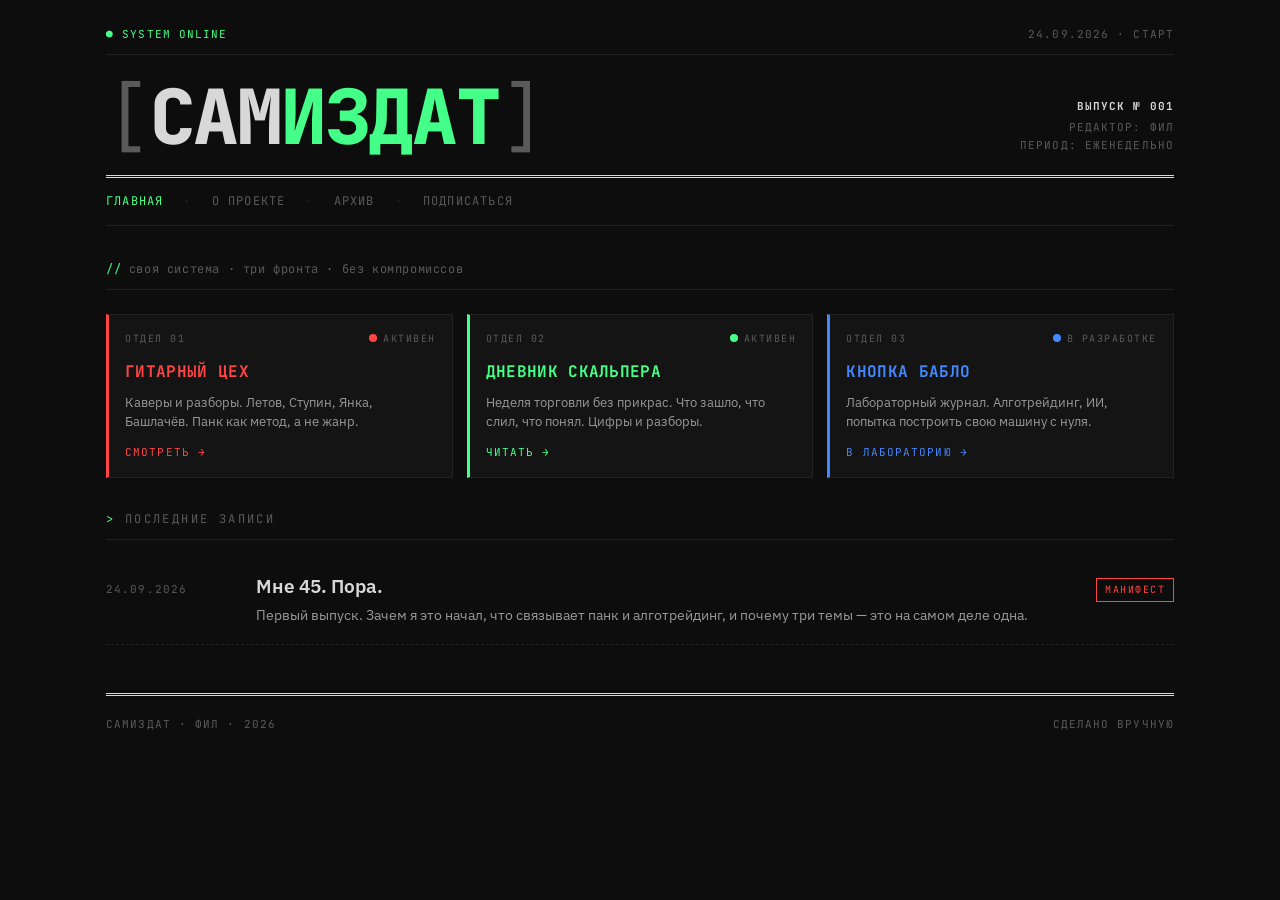
==== index.html @ bc9fb90f "Загружаю сайт «Самиздат»" ====
<!DOCTYPE html>
<html lang="ru">
<head>
<meta charset="UTF-8">
<meta name="viewport" content="width=device-width, initial-scale=1.0">
<title>САМИЗДАТ — блог Фила</title>
<link rel="preconnect" href="https://fonts.googleapis.com">
<link rel="preconnect" href="https://fonts.gstatic.com" crossorigin>
<link href="https://fonts.googleapis.com/css2?family=JetBrains+Mono:wght@400;500;700;800&family=IBM+Plex+Sans:wght@400;500;600;700&display=swap" rel="stylesheet">
<link rel="stylesheet" href="style.css">
</head>
<body>
<div class="wrap">

  <!-- ВЕРХНЯЯ СТРОКА -->
  <div class="topbar">
    <div class="status">SYSTEM ONLINE</div>
    <div>24.09.2026 · СТАРТ</div>
  </div>

  <!-- ШАПКА -->
  <header class="masthead">
    <h1><span class="bracket">[</span>САМ<em>ИЗДАТ</em><span class="bracket">]</span></h1>
    <div class="meta">
      <b>ВЫПУСК № 001</b>
      РЕДАКТОР: ФИЛ<br>
      ПЕРИОД: ЕЖЕНЕДЕЛЬНО
    </div>
  </header>

  <!-- НАВИГАЦИЯ -->
  <nav class="nav">
    <a href="index.html" class="active">Главная</a>
    <span class="sep">·</span>
    <a href="about.html">О проекте</a>
    <span class="sep">·</span>
    <a href="archive.html">Архив</a>
    <span class="sep">·</span>
    <a href="subscribe.html">Подписаться</a>
  </nav>

  <!-- СЛОГАН -->
  <div class="tagline">своя система · три фронта · без компромиссов</div>

  <!-- ТРИ РУБРИКИ -->
  <section class="rubrics">
    <a class="rubric r1" href="archive.html">
      <div class="head"><span>ОТДЕЛ 01</span><span><span class="dot"></span>АКТИВЕН</span></div>
      <h2>Гитарный цех</h2>
      <p>Каверы и разборы. Летов, Ступин, Янка, Башлачёв. Панк как метод, а не жанр.</p>
      <div class="link">СМОТРЕТЬ →</div>
    </a>
    <a class="rubric r2" href="archive.html">
      <div class="head"><span>ОТДЕЛ 02</span><span><span class="dot"></span>АКТИВЕН</span></div>
      <h2>Дневник скальпера</h2>
      <p>Неделя торговли без прикрас. Что зашло, что слил, что понял. Цифры и разборы.</p>
      <div class="link">ЧИТАТЬ →</div>
    </a>
    <a class="rubric r3" href="archive.html">
      <div class="head"><span>ОТДЕЛ 03</span><span><span class="dot"></span>В РАЗРАБОТКЕ</span></div>
      <h2>Кнопка БАБЛО</h2>
      <p>Лабораторный журнал. Алготрейдинг, ИИ, попытка построить свою машину с нуля.</p>
      <div class="link">В ЛАБОРАТОРИЮ →</div>
    </a>
  </section>

  <!-- ЛЕНТА ЗАПИСЕЙ -->
  <div class="feed-title">ПОСЛЕДНИЕ ЗАПИСИ</div>

  <a class="post-item" href="post-2026-09-24.html">
    <div class="date">24.09.2026</div>
    <div>
      <h3>Мне 45. Пора.</h3>
      <p class="excerpt">Первый выпуск. Зачем я это начал, что связывает панк и алготрейдинг, и почему три темы — это на самом деле одна.</p>
    </div>
    <div class="tag r1">МАНИФЕСТ</div>
  </a>

  <!-- Скопируй блок .post-item выше и вставь новую запись -->

  <!-- ФУТЕР -->
  <footer>
    <div>САМИЗДАТ · ФИЛ · 2026</div>
    <div class="right">СДЕЛАНО ВРУЧНУЮ</div>
  </footer>

</div>
</body>
</html>
---- style.css ----
/* ============================================
   САМИЗДАТ — общий файл стилей
   Меняй цвета и шрифты в блоке :root
   ============================================ */

/* --- ПЕРЕМЕННЫЕ (главные настройки) --- */
:root {
  --bg:      #0d0d0d;   /* основной фон */
  --panel:   #141414;   /* панели, карточки */
  --panel2:  #1a1a1a;   /* вложенные блоки */
  --text:    #d8d8d8;   /* основной текст */
  --dim:     #5a5a5a;   /* приглушённый текст */
  --line:    #222;      /* линии и рамки */

  /* ЦВЕТА РУБРИК — можно менять на свои */
  --red:   #ff4444;   /* Гитарный цех */
  --green: #44ff88;   /* Дневник скальпера */
  --blue:  #4488ff;   /* Кнопка БАБЛО */
}

/* --- БАЗА --- */
* { box-sizing: border-box; margin: 0; padding: 0; }

body {
  background: var(--bg);
  color: var(--text);
  font-family: 'IBM Plex Sans', system-ui, -apple-system, sans-serif;
  line-height: 1.6;
  font-size: 16px;
  min-height: 100vh;
}

a { color: inherit; text-decoration: none; }
a:hover { color: var(--green); }

.wrap {
  max-width: 1100px;
  margin: 0 auto;
  padding: 16px;
}

/* --- ВЕРХНЯЯ СТРОКА (статус-бар) --- */
.topbar {
  display: flex;
  justify-content: space-between;
  align-items: center;
  font-family: 'JetBrains Mono', monospace;
  font-size: 11px;
  color: var(--dim);
  letter-spacing: .1em;
  padding: 10px 0;
  border-bottom: 1px solid var(--line);
  flex-wrap: wrap;
  gap: 8px;
}
.topbar .status { color: var(--green); }
.topbar .status::before {
  content: "● ";
  animation: blink 1.4s infinite;
}
@keyframes blink { 50% { opacity: .3; } }

/* --- ШАПКА (Masthead) --- */
.masthead {
  padding: 24px 0 20px;
  border-bottom: 3px double var(--text);
  display: flex;
  justify-content: space-between;
  align-items: flex-end;
  flex-wrap: wrap;
  gap: 16px;
}
.masthead h1 {
  font-family: 'JetBrains Mono', monospace;
  font-weight: 800;
  font-size: clamp(40px, 9vw, 76px);
  line-height: 1;
  letter-spacing: -.03em;
}
.masthead h1 .bracket { color: var(--dim); font-weight: 400; }
.masthead h1 em { font-style: normal; color: var(--green); }
.masthead .meta {
  font-family: 'JetBrains Mono', monospace;
  font-size: 11px;
  color: var(--dim);
  letter-spacing: .1em;
  text-align: right;
}
.masthead .meta b { color: var(--text); display: block; margin-bottom: 4px; }

/* --- НАВИГАЦИЯ --- */
.nav {
  display: flex;
  flex-wrap: wrap;
  gap: 4px 20px;
  padding: 14px 0;
  border-bottom: 1px solid var(--line);
  font-family: 'JetBrains Mono', monospace;
  font-size: 12px;
  letter-spacing: .1em;
  text-transform: uppercase;
  margin-bottom: 24px;
}
.nav a { color: var(--dim); transition: color .2s; }
.nav a:hover { color: var(--text); }
.nav a.active { color: var(--green); }
.nav .sep { color: var(--line); }

/* --- ПОЛОСА СЛОГАНА --- */
.tagline {
  font-family: 'JetBrains Mono', monospace;
  font-size: 12px;
  color: var(--dim);
  padding: 10px 0;
  letter-spacing: .05em;
  border-bottom: 1px solid var(--line);
  margin-bottom: 24px;
}
.tagline::before { content: "// "; color: var(--green); }

/* --- РУБРИКИ (три панели) --- */
.rubrics {
  display: grid;
  grid-template-columns: repeat(3, 1fr);
  gap: 14px;
  margin-bottom: 32px;
}
.rubric {
  background: var(--panel);
  border: 1px solid var(--line);
  padding: 16px;
  transition: border-color .2s, transform .2s;
}
.rubric:hover { border-color: #333; transform: translateY(-2px); }
.rubric .head {
  display: flex;
  justify-content: space-between;
  align-items: center;
  margin-bottom: 12px;
  font-family: 'JetBrains Mono', monospace;
  font-size: 10px;
  letter-spacing: .15em;
  color: var(--dim);
}
.rubric .dot {
  width: 8px; height: 8px;
  border-radius: 50%;
  display: inline-block;
  margin-right: 6px;
}
.rubric h2 {
  font-family: 'JetBrains Mono', monospace;
  font-weight: 700;
  font-size: 16px;
  letter-spacing: .02em;
  margin-bottom: 8px;
  text-transform: uppercase;
}
.rubric p {
  font-size: 13px;
  color: #999;
  line-height: 1.5;
  margin-bottom: 12px;
}
.rubric .link {
  font-family: 'JetBrains Mono', monospace;
  font-size: 11px;
  letter-spacing: .1em;
}
/* Цвета рубрик */
.rubric.r1 { border-left: 3px solid var(--red); }
.rubric.r1 .dot { background: var(--red); }
.rubric.r1 h2, .rubric.r1 .link { color: var(--red); }
.rubric.r2 { border-left: 3px solid var(--green); }
.rubric.r2 .dot { background: var(--green); }
.rubric.r2 h2, .rubric.r2 .link { color: var(--green); }
.rubric.r3 { border-left: 3px solid var(--blue); }
.rubric.r3 .dot { background: var(--blue); }
.rubric.r3 h2, .rubric.r3 .link { color: var(--blue); }

/* --- СПИСОК ЗАПИСЕЙ (лента) --- */
.feed-title {
  font-family: 'JetBrains Mono', monospace;
  font-size: 12px;
  letter-spacing: .2em;
  color: var(--dim);
  padding-bottom: 10px;
  border-bottom: 1px solid var(--line);
  margin-bottom: 16px;
}
.feed-title::before { content: "> "; color: var(--green); }

.post-item {
  display: grid;
  grid-template-columns: 130px 1fr auto;
  gap: 20px;
  align-items: baseline;
  padding: 18px 0;
  border-bottom: 1px dashed var(--line);
  transition: background .15s;
}
.post-item:hover { background: var(--panel); }
.post-item .date {
  font-family: 'JetBrains Mono', monospace;
  font-size: 11px;
  color: var(--dim);
  letter-spacing: .1em;
}
.post-item h3 {
  font-size: 19px;
  font-weight: 600;
  line-height: 1.3;
  margin-bottom: 6px;
}
.post-item .excerpt {
  font-size: 14px;
  color: #999;
  line-height: 1.5;
}
.post-item .tag {
  font-family: 'JetBrains Mono', monospace;
  font-size: 10px;
  letter-spacing: .15em;
  padding: 3px 8px;
  border: 1px solid currentColor;
  white-space: nowrap;
}
.tag.r1 { color: var(--red); }
.tag.r2 { color: var(--green); }
.tag.r3 { color: var(--blue); }

/* --- СТРАНИЦА СТАТЬИ --- */
.article-page { max-width: 780px; margin: 0 auto; }
.article-page .kicker {
  font-family: 'JetBrains Mono', monospace;
  font-size: 11px;
  color: var(--green);
  letter-spacing: .2em;
  margin-bottom: 14px;
}
.article-page h1 {
  font-size: clamp(28px, 5vw, 44px);
  font-weight: 700;
  line-height: 1.15;
  margin-bottom: 20px;
  letter-spacing: -.01em;
}
.article-page h1 em {
  font-style: normal;
  color: var(--green);
  font-family: 'JetBrains Mono', monospace;
  font-weight: 500;
}
.article-page .lead {
  font-size: 18px;
  color: #b8b8b8;
  line-height: 1.6;
  margin-bottom: 24px;
  padding-left: 18px;
  border-left: 2px solid var(--dim);
}
.article-page p {
  font-size: 16px;
  margin-bottom: 18px;
  color: #c8c8c8;
}
.article-page p code {
  font-family: 'JetBrains Mono', monospace;
  font-size: 14px;
  background: var(--panel2);
  padding: 2px 6px;
  color: var(--green);
  border: 1px solid var(--line);
}
.article-page h2 {
  font-size: 24px;
  margin: 32px 0 14px;
  font-weight: 600;
}
.article-page blockquote {
  border-left: 3px solid var(--green);
  padding: 8px 0 8px 18px;
  margin: 24px 0;
  font-style: italic;
  color: #b0b0b0;
}
.article-page .codeblock {
  background: #000;
  border: 1px solid var(--line);
  padding: 14px;
  font-family: 'JetBrains Mono', monospace;
  font-size: 13px;
  line-height: 1.7;
  color: #999;
  margin: 20px 0;
  overflow-x: auto;
  white-space: pre;
}
.article-page .codeblock .k { color: var(--blue); }
.article-page .codeblock .s { color: var(--green); }
.article-page .codeblock .c { color: var(--dim); }
.article-page .meta-bar {
  font-family: 'JetBrains Mono', monospace;
  font-size: 11px;
  color: var(--dim);
  letter-spacing: .1em;
  padding: 12px 0;
  border-top: 1px solid var(--line);
  border-bottom: 1px solid var(--line);
  margin-bottom: 32px;
  display: flex;
  gap: 24px;
  flex-wrap: wrap;
}

/* --- ФОРМА ПОДПИСКИ --- */
.form-block { max-width: 560px; margin: 0 auto; text-align: center; }
.form-block h1 { font-size: 36px; margin-bottom: 16px; }
.form-block .lead { text-align: left; }
.form-block form {
  display: flex;
  gap: 8px;
  margin-top: 24px;
}
.form-block input {
  flex: 1;
  background: var(--panel);
  border: 1px solid var(--line);
  color: var(--text);
  padding: 14px 16px;
  font-family: 'IBM Plex Sans', sans-serif;
  font-size: 15px;
}
.form-block input:focus {
  outline: none;
  border-color: var(--green);
}
.form-block button {
  background: var(--green);
  color: #000;
  border: none;
  padding: 14px 24px;
  font-family: 'JetBrains Mono', monospace;
  font-size: 13px;
  font-weight: 700;
  letter-spacing: .1em;
  cursor: pointer;
  transition: opacity .2s;
}
.form-block button:hover { opacity: .85; }

/* --- ФУТЕР --- */
footer {
  margin-top: 48px;
  padding-top: 20px;
  border-top: 3px double var(--text);
  display: flex;
  justify-content: space-between;
  flex-wrap: wrap;
  gap: 12px;
  font-family: 'JetBrains Mono', monospace;
  font-size: 11px;
  color: var(--dim);
  letter-spacing: .1em;
  padding-bottom: 32px;
}
footer .right { text-align: right; }

/* --- МОБИЛЬНАЯ ВЕРСИЯ --- */
@media (max-width: 820px) {
  .rubrics { grid-template-columns: 1fr; }
  .masthead .meta { text-align: left; }
  .post-item {
    grid-template-columns: 1fr;
    gap: 8px;
  }
  .post-item .tag { justify-self: start; }
  .form-block form { flex-direction: column; }
  footer { flex-direction: column; text-align: center; }
  footer .right { text-align: center; }
}
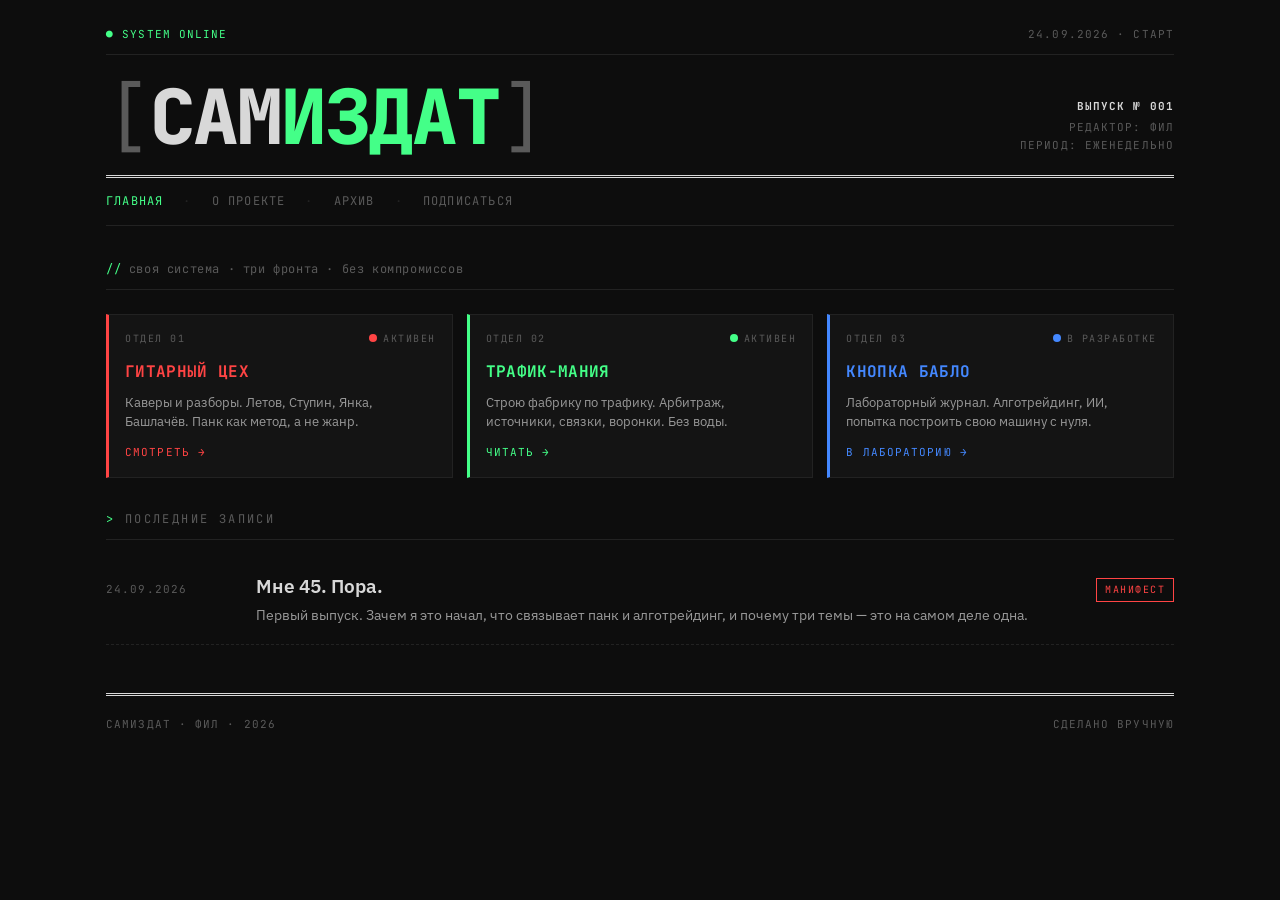
==== commit 66f50061: "Update index.html" ====
--- a/index.html
+++ b/index.html
@@ -52,8 +52,8 @@
     </a>
     <a class="rubric r2" href="archive.html">
       <div class="head"><span>ОТДЕЛ 02</span><span><span class="dot"></span>АКТИВЕН</span></div>
-      <h2>Дневник скальпера</h2>
-      <p>Неделя торговли без прикрас. Что зашло, что слил, что понял. Цифры и разборы.</p>
+      <h2>Трафик-мания</h2>
+      <p>Строю фабрику по трафику. Арбитраж, источники, связки, воронки. Без воды.</p>
       <div class="link">ЧИТАТЬ →</div>
     </a>
     <a class="rubric r3" href="archive.html">
@@ -86,4 +86,4 @@
 
 </div>
 </body>
-</html>+</html>
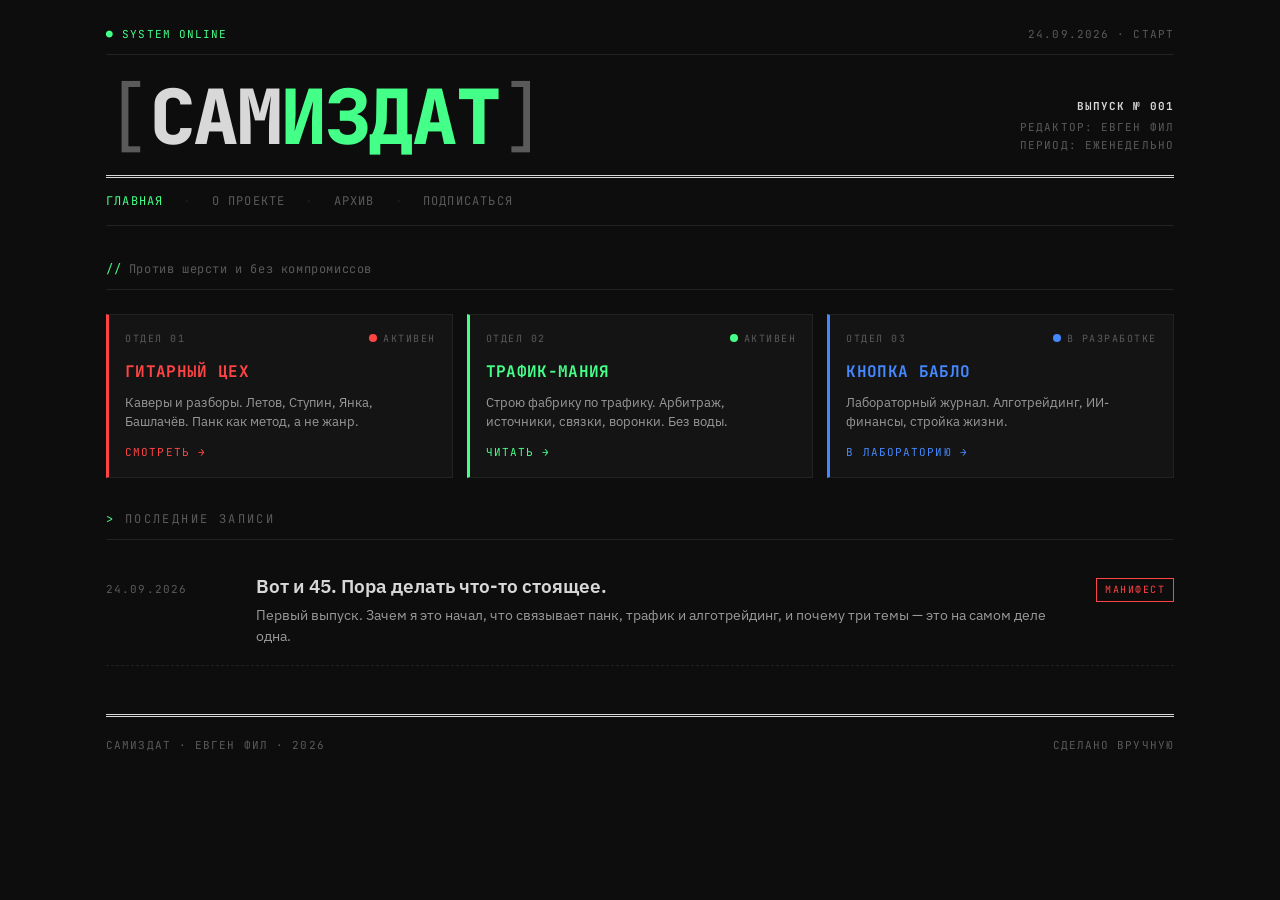
==== commit 7e176878: "Update index.html" ====
--- a/index.html
+++ b/index.html
@@ -3,7 +3,7 @@
 <head>
 <meta charset="UTF-8">
 <meta name="viewport" content="width=device-width, initial-scale=1.0">
-<title>САМИЗДАТ — блог Фила</title>
+<title>САМИЗДАТ — песочница Фила</title>
 <link rel="preconnect" href="https://fonts.googleapis.com">
 <link rel="preconnect" href="https://fonts.gstatic.com" crossorigin>
 <link href="https://fonts.googleapis.com/css2?family=JetBrains+Mono:wght@400;500;700;800&family=IBM+Plex+Sans:wght@400;500;600;700&display=swap" rel="stylesheet">
@@ -23,7 +23,7 @@
     <h1><span class="bracket">[</span>САМ<em>ИЗДАТ</em><span class="bracket">]</span></h1>
     <div class="meta">
       <b>ВЫПУСК № 001</b>
-      РЕДАКТОР: ФИЛ<br>
+      РЕДАКТОР: ЕВГЕН ФИЛ<br>
       ПЕРИОД: ЕЖЕНЕДЕЛЬНО
     </div>
   </header>
@@ -40,7 +40,7 @@
   </nav>
 
   <!-- СЛОГАН -->
-  <div class="tagline">своя система · три фронта · без компромиссов</div>
+  <div class="tagline">Против шерсти и без компромиссов</div>
 
   <!-- ТРИ РУБРИКИ -->
   <section class="rubrics">
@@ -59,7 +59,7 @@
     <a class="rubric r3" href="archive.html">
       <div class="head"><span>ОТДЕЛ 03</span><span><span class="dot"></span>В РАЗРАБОТКЕ</span></div>
       <h2>Кнопка БАБЛО</h2>
-      <p>Лабораторный журнал. Алготрейдинг, ИИ, попытка построить свою машину с нуля.</p>
+      <p>Лабораторный журнал. Алготрейдинг, ИИ-финансы, стройка жизни.</p>
       <div class="link">В ЛАБОРАТОРИЮ →</div>
     </a>
   </section>
@@ -70,8 +70,8 @@
   <a class="post-item" href="post-2026-09-24.html">
     <div class="date">24.09.2026</div>
     <div>
-      <h3>Мне 45. Пора.</h3>
-      <p class="excerpt">Первый выпуск. Зачем я это начал, что связывает панк и алготрейдинг, и почему три темы — это на самом деле одна.</p>
+      <h3>Вот и 45. Пора делать что-то стоящее.</h3>
+      <p class="excerpt">Первый выпуск. Зачем я это начал, что связывает панк, трафик и алготрейдинг, и почему три темы — это на самом деле одна.</p>
     </div>
     <div class="tag r1">МАНИФЕСТ</div>
   </a>
@@ -80,7 +80,7 @@
 
   <!-- ФУТЕР -->
   <footer>
-    <div>САМИЗДАТ · ФИЛ · 2026</div>
+    <div>САМИЗДАТ · ЕВГЕН ФИЛ · 2026</div>
     <div class="right">СДЕЛАНО ВРУЧНУЮ</div>
   </footer>
 
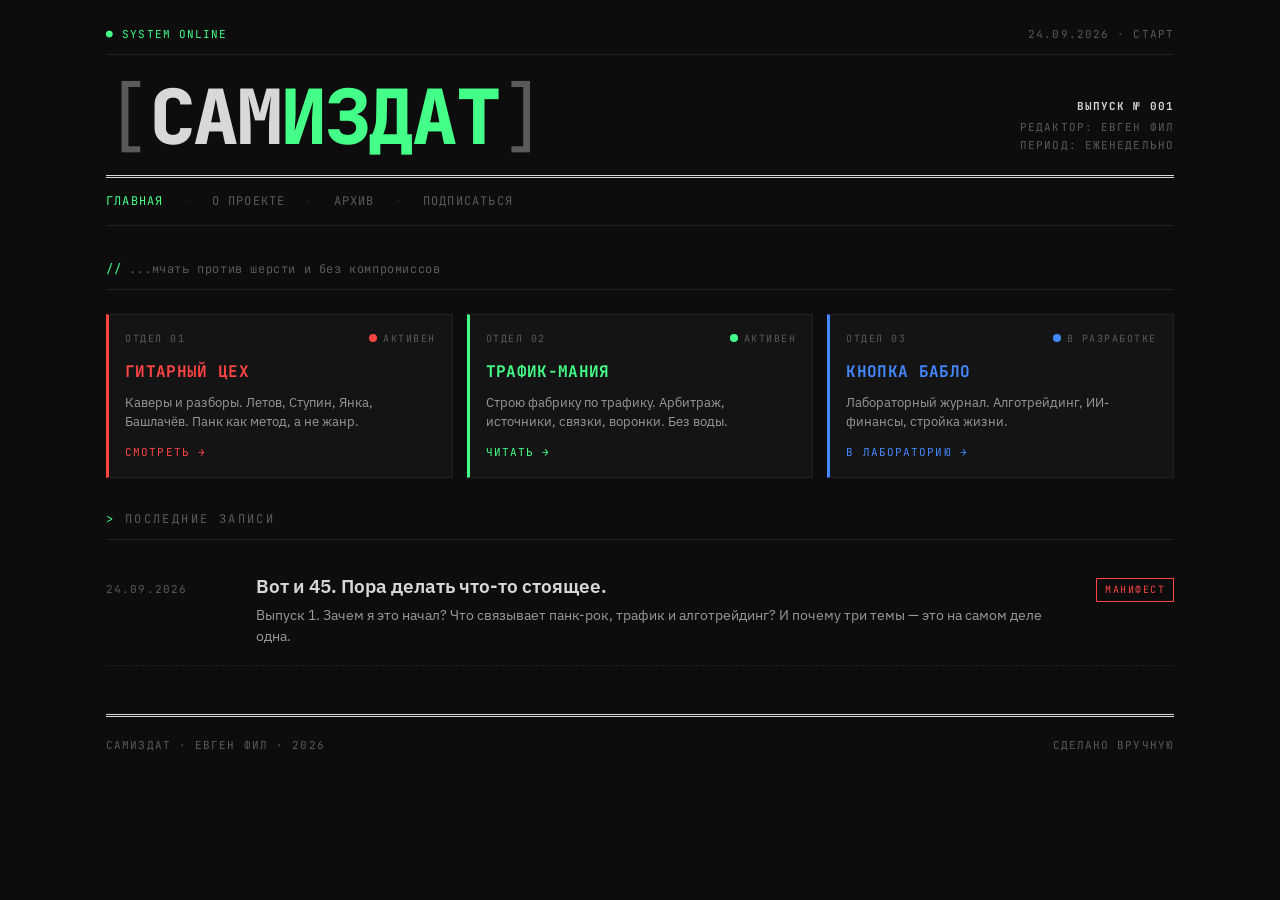
==== commit 25b4c742: "Update index.html" ====
--- a/index.html
+++ b/index.html
@@ -40,7 +40,7 @@
   </nav>
 
   <!-- СЛОГАН -->
-  <div class="tagline">Против шерсти и без компромиссов</div>
+  <div class="tagline">...мчать против шерсти и без компромиссов</div>
 
   <!-- ТРИ РУБРИКИ -->
   <section class="rubrics">
@@ -71,7 +71,7 @@
     <div class="date">24.09.2026</div>
     <div>
       <h3>Вот и 45. Пора делать что-то стоящее.</h3>
-      <p class="excerpt">Первый выпуск. Зачем я это начал, что связывает панк, трафик и алготрейдинг, и почему три темы — это на самом деле одна.</p>
+      <p class="excerpt">Выпуск 1. Зачем я это начал? Что связывает панк-рок, трафик и алготрейдинг? И почему три темы — это на самом деле одна.</p>
     </div>
     <div class="tag r1">МАНИФЕСТ</div>
   </a>
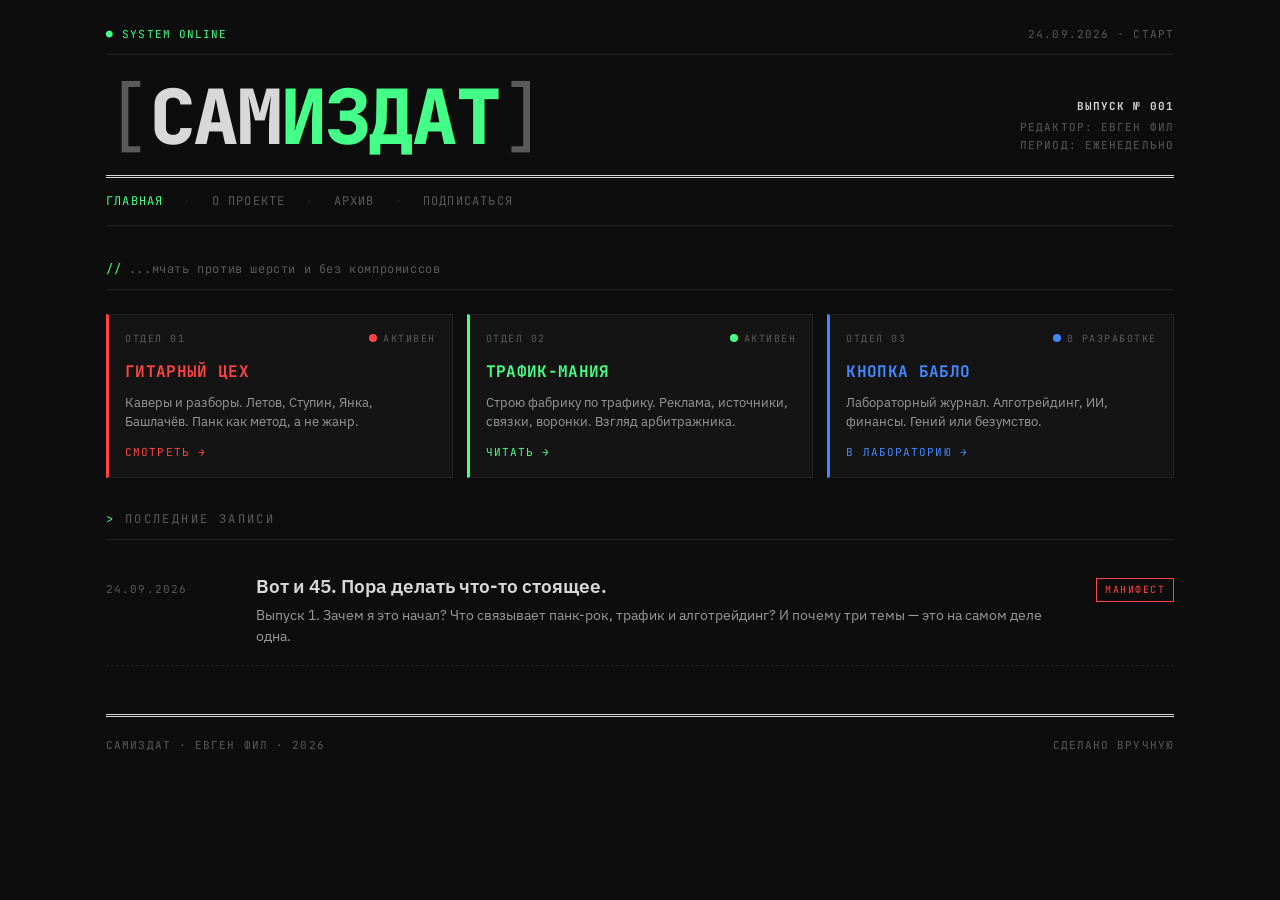
==== commit 85acacaa: "Update index.html" ====
--- a/index.html
+++ b/index.html
@@ -53,13 +53,13 @@
     <a class="rubric r2" href="archive.html">
       <div class="head"><span>ОТДЕЛ 02</span><span><span class="dot"></span>АКТИВЕН</span></div>
       <h2>Трафик-мания</h2>
-      <p>Строю фабрику по трафику. Арбитраж, источники, связки, воронки. Без воды.</p>
+      <p>Строю фабрику по трафику. Реклама, источники, связки, воронки. Взгляд арбитражника.</p>
       <div class="link">ЧИТАТЬ →</div>
     </a>
     <a class="rubric r3" href="archive.html">
       <div class="head"><span>ОТДЕЛ 03</span><span><span class="dot"></span>В РАЗРАБОТКЕ</span></div>
       <h2>Кнопка БАБЛО</h2>
-      <p>Лабораторный журнал. Алготрейдинг, ИИ-финансы, стройка жизни.</p>
+      <p>Лабораторный журнал. Алготрейдинг, ИИ, финансы. Гений или безумство.</p>
       <div class="link">В ЛАБОРАТОРИЮ →</div>
     </a>
   </section>
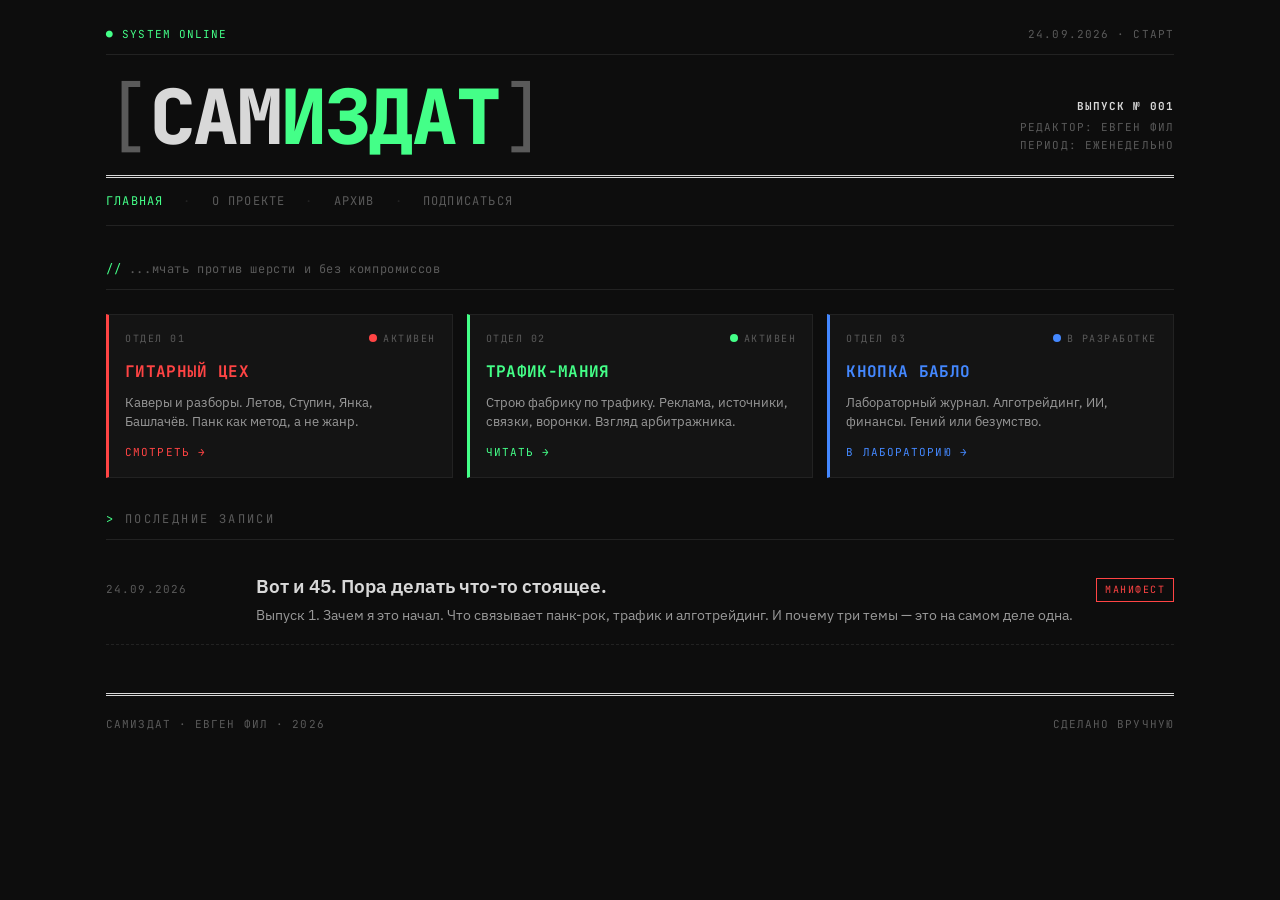
==== commit 6f1cb171: "Update index.html" ====
--- a/index.html
+++ b/index.html
@@ -71,7 +71,7 @@
     <div class="date">24.09.2026</div>
     <div>
       <h3>Вот и 45. Пора делать что-то стоящее.</h3>
-      <p class="excerpt">Выпуск 1. Зачем я это начал? Что связывает панк-рок, трафик и алготрейдинг? И почему три темы — это на самом деле одна.</p>
+      <p class="excerpt">Выпуск 1. Зачем я это начал. Что связывает панк-рок, трафик и алготрейдинг. И почему три темы — это на самом деле одна.</p>
     </div>
     <div class="tag r1">МАНИФЕСТ</div>
   </a>
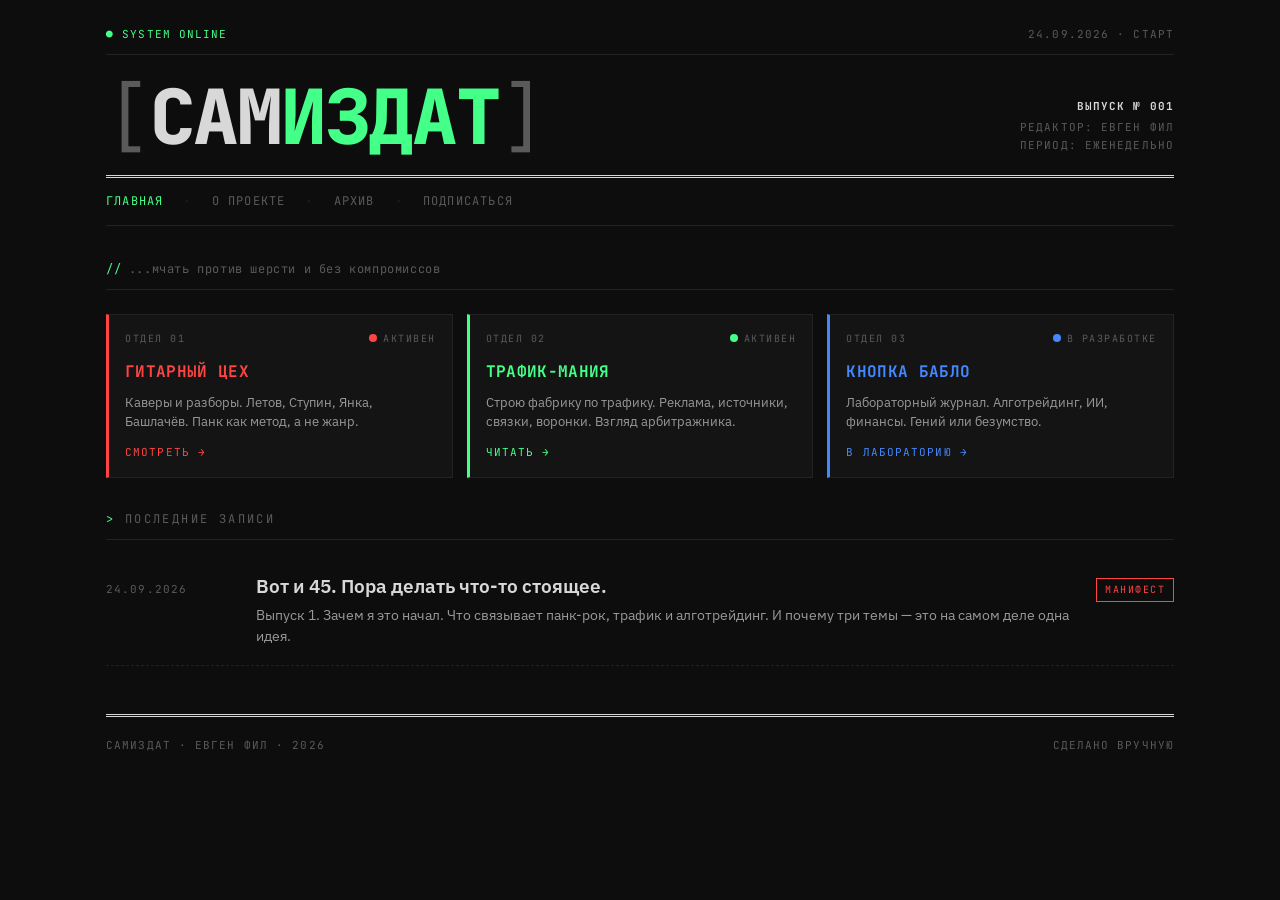
==== commit 42a421b0: "Update index.html" ====
--- a/index.html
+++ b/index.html
@@ -71,7 +71,7 @@
     <div class="date">24.09.2026</div>
     <div>
       <h3>Вот и 45. Пора делать что-то стоящее.</h3>
-      <p class="excerpt">Выпуск 1. Зачем я это начал. Что связывает панк-рок, трафик и алготрейдинг. И почему три темы — это на самом деле одна.</p>
+      <p class="excerpt">Выпуск 1. Зачем я это начал. Что связывает панк-рок, трафик и алготрейдинг. И почему три темы — это на самом деле одна идея.</p>
     </div>
     <div class="tag r1">МАНИФЕСТ</div>
   </a>
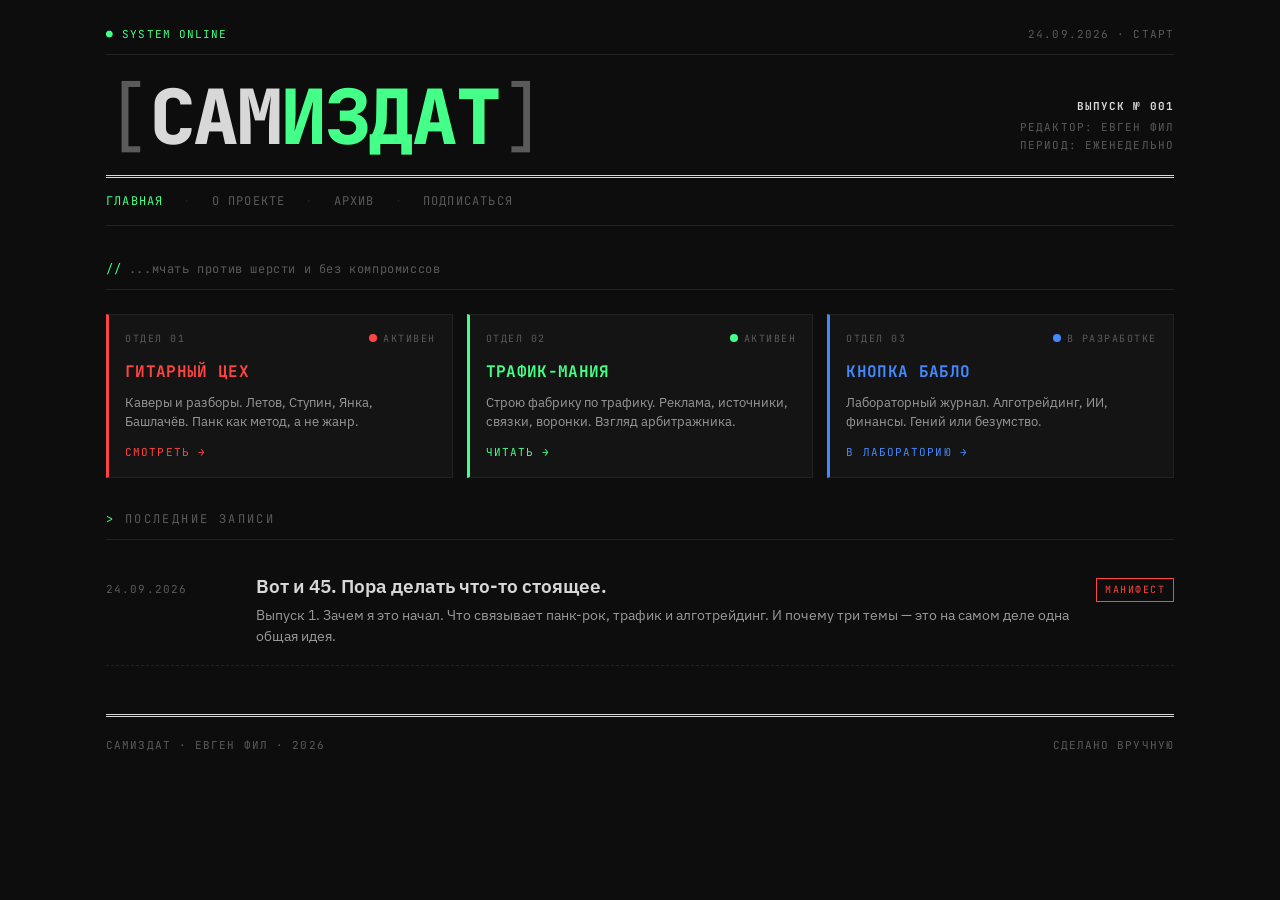
==== commit 50abff66: "Update index.html" ====
--- a/index.html
+++ b/index.html
@@ -71,7 +71,7 @@
     <div class="date">24.09.2026</div>
     <div>
       <h3>Вот и 45. Пора делать что-то стоящее.</h3>
-      <p class="excerpt">Выпуск 1. Зачем я это начал. Что связывает панк-рок, трафик и алготрейдинг. И почему три темы — это на самом деле одна идея.</p>
+      <p class="excerpt">Выпуск 1. Зачем я это начал. Что связывает панк-рок, трафик и алготрейдинг. И почему три темы — это на самом деле одна общая идея.</p>
     </div>
     <div class="tag r1">МАНИФЕСТ</div>
   </a>
